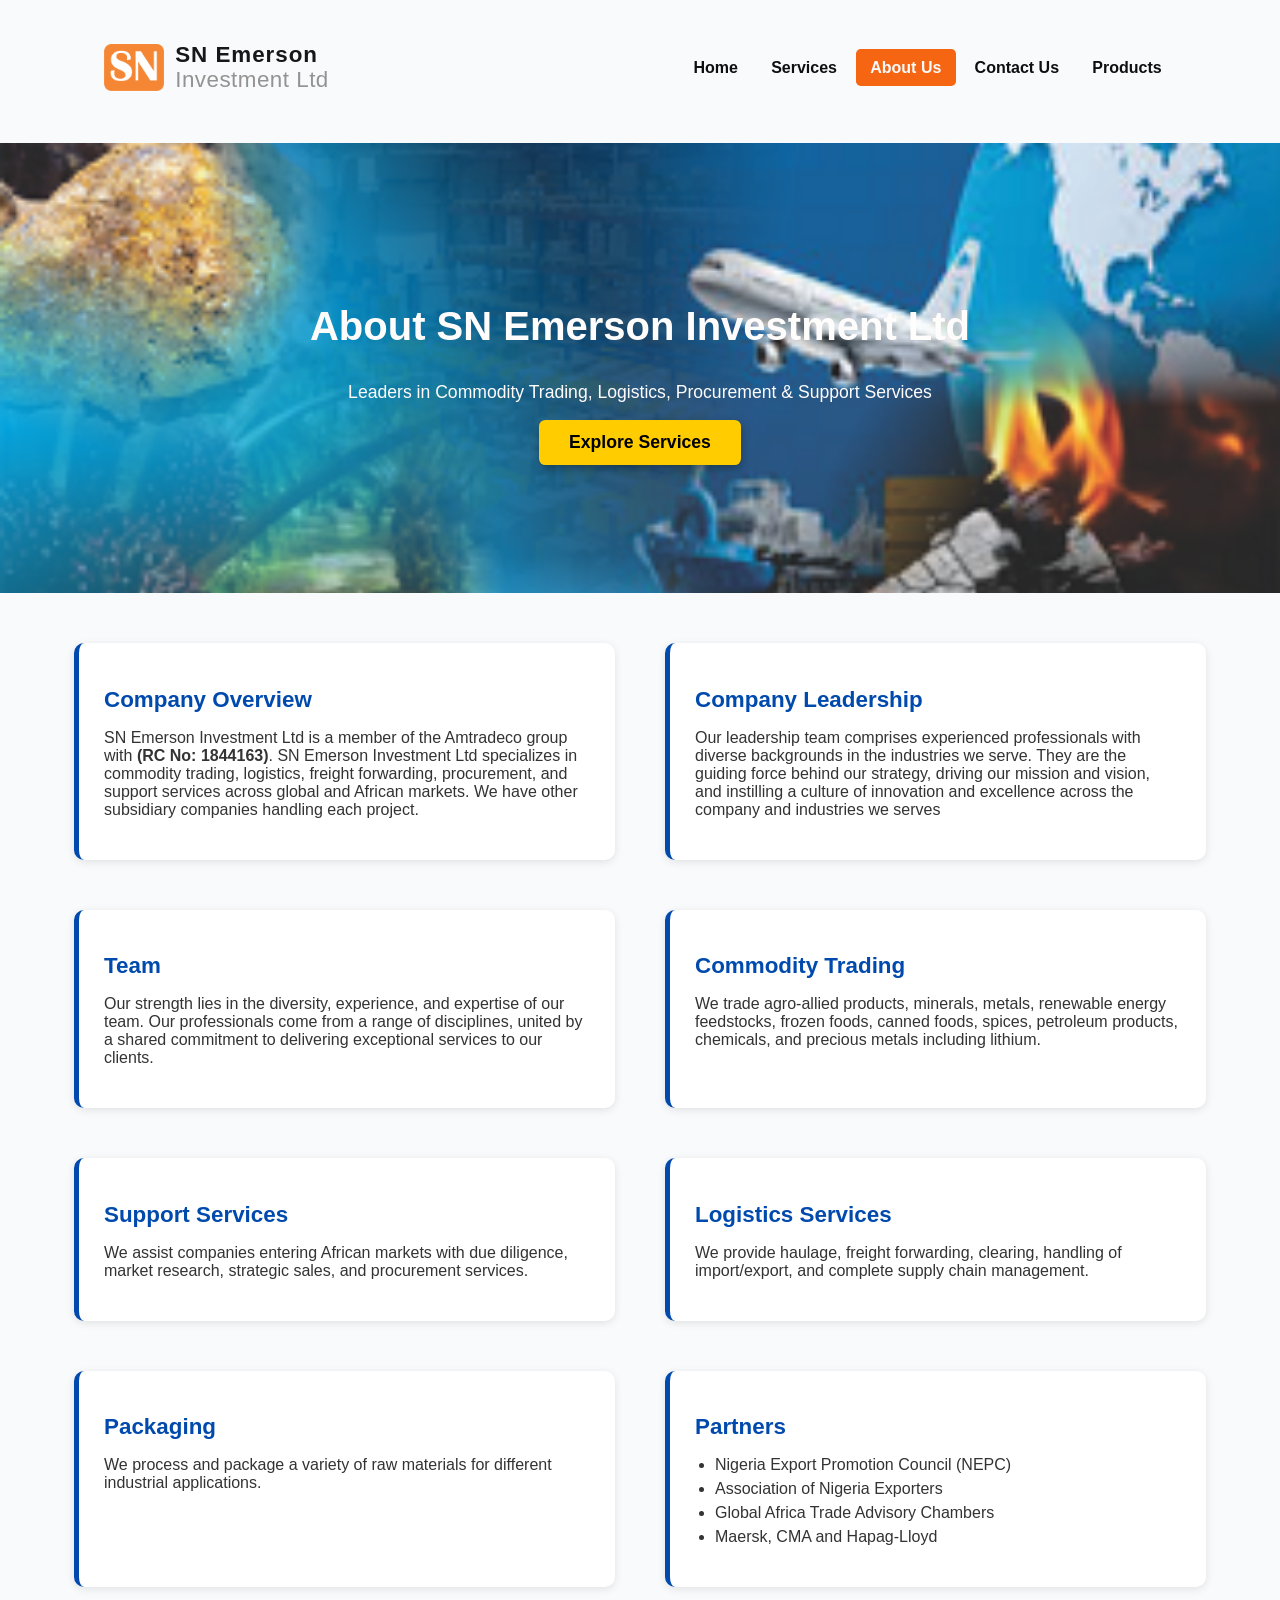
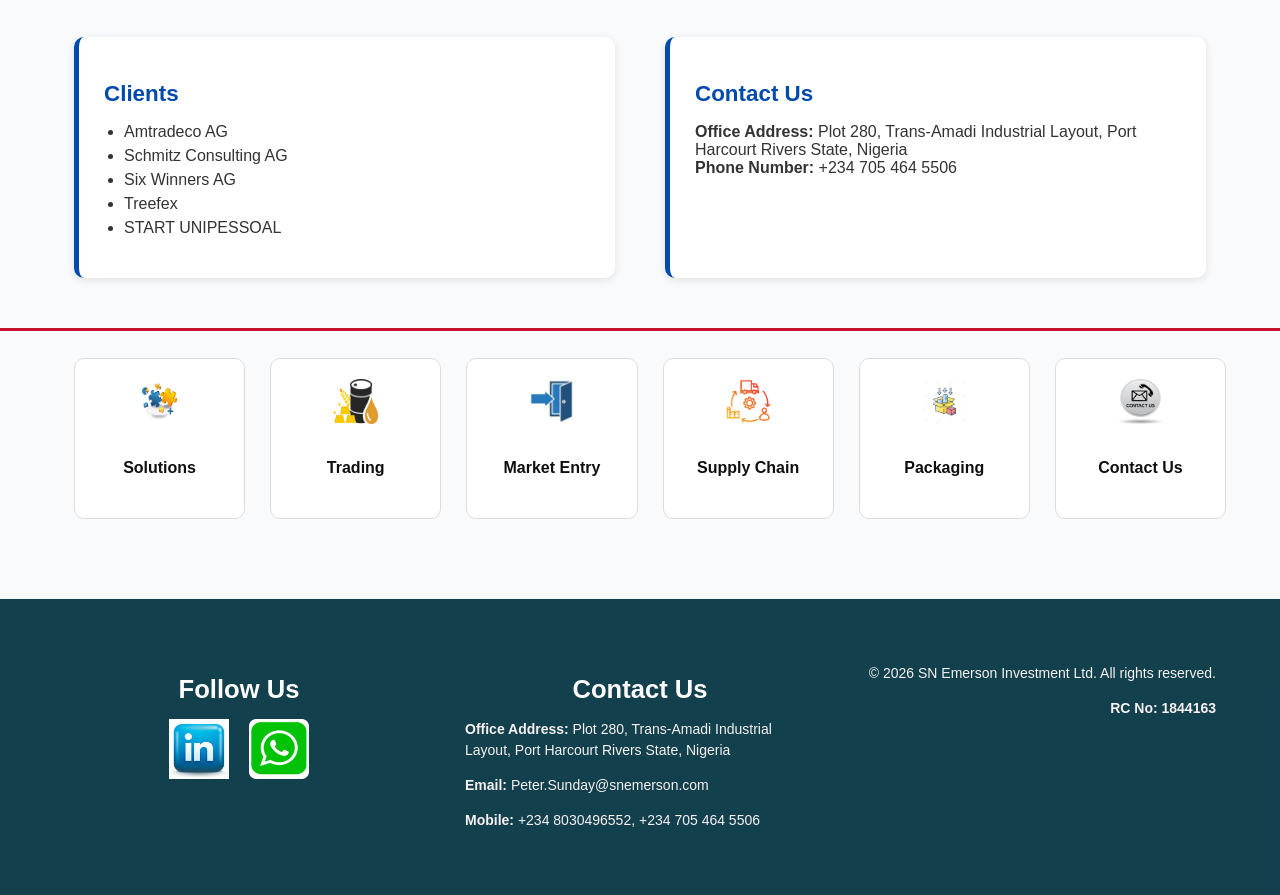
==== about.html @ c88cd24e "Initial frontend portfolio upload" ====
<!DOCTYPE html>
<html lang="en">
<head>
    <meta charset="UTF-8">
    <meta name="google" content="notranslate">
    <meta name="viewport" content="width=device-width, initial-scale=1.0">
    <title>About-SN Emerson Investment Ltd</title>
    <link rel="stylesheet" href="css/style.css">
    </head>
<body>
<div class="body-container">
    <div id="header-placeholder"></div>

    <main>
        <!-- ===== ABOUT PAGE BANNER ===== -->
<section class="banner-section-about">
    <div class="banner-content-about">
        <h1>About SN Emerson Investment Ltd</h1>
        <p>Leaders in Commodity Trading, Logistics, Procurement & Support Services</p>
        <a href="services.html" class="hero-btn">Explore Services</a>
    </div>
</section>

<!-- ===== ABOUT CONTENT WRAPPER ===== -->
<section class="about-wrapper">
    
    <!-- Company Overview -->
    <div class="about-box">
        <h2>Company Overview</h2>
       <p>
    SN Emerson Investment Ltd is a member of the Amtradeco group with 
    <strong>(RC No: 1844163)</strong>. SN Emerson Investment Ltd specializes in commodity trading, logistics, freight forwarding, procurement, and support services across global and African markets. We have other subsidiary companies handling each project.
</p>

    </div>

     <!-- Leadership -->
    <div class="about-box">
        <h2>Company Leadership</h2>
       <p>
    Our leadership team comprises experienced professionals with diverse backgrounds in the industries we serve. They are the guiding force behind our strategy, driving our mission and vision, and instilling a culture of innovation and excellence across the company and industries we serves
</p>

    </div>

    <!-- Team -->
    <div class="about-box">
        <h2>Team</h2>
        <p>
            Our strength lies in the diversity, experience, and expertise of our team. Our professionals come from a range of disciplines, united by a shared commitment to delivering exceptional services to our clients.
        </p>
    </div>

    <!-- Commodity Trading -->
    <div class="about-box">
        <h2>Commodity Trading</h2>
        <p>
            We trade agro-allied products, minerals, metals, renewable energy feedstocks,
            frozen foods, canned foods, spices, petroleum products, chemicals,
            and precious metals including lithium.
        </p>
    </div>

    <!-- Support Services -->
    <div class="about-box">
        <h2>Support Services</h2>
        <p>
            We assist companies entering African markets with due diligence, market research,
            strategic sales, and procurement services.
        </p>
    </div>

    <!-- Logistics Services -->
    <div class="about-box">
        <h2>Logistics Services</h2>
        <p>
            We provide haulage, freight forwarding, clearing, handling of import/export,
            and complete supply chain management.
        </p>
    </div>

    <!-- Packaging -->
    <div class="about-box">
        <h2>Packaging</h2>
        <p>
            We process and package a variety of raw materials for different industrial applications.
        </p>
    </div>

    <!-- Partners -->
    <div class="about-box">
        <h2>Partners</h2>
        <ul>
            <li>Nigeria Export Promotion Council (NEPC)</li>
            <li>Association of Nigeria Exporters</li>
            <li>Global Africa Trade Advisory Chambers</li>
             <li>Maersk, CMA and Hapag-Lloyd</li>
        </ul>
    </div>

    <!-- Clients -->
    <div class="about-box">
        <h2>Clients</h2>
        <ul>
            <li>Amtradeco AG</li>
            <li>Schmitz Consulting AG</li>
            <li>Six Winners AG</li>
            <li>Treefex</li>
            <li>START UNIPESSOAL</li>
        </ul>
    </div>

    <!-- Company Overview -->
    <div class="about-box">
        <h2>Contact Us</h2>
        <p>
           <strong>Office Address: </strong> Plot 280, Trans-Amadi Industrial Layout, Port Harcourt Rivers State, Nigeria <br> <strong>Phone Number:</strong> +234 705 464 5506 
        </p>
    </div>

</section>

    </main>

    <div id="quickLinksContainer"></div>


    <div id="footer-placeholder"></div>

    <script src="js/main.js"></script>
  </div>  
</body>
</html>
---- css/style.css ----
body {
    font-family: 'Inter', sans-serif;
    color: #334155;
    background-color: #f8fafc;
    scroll-behavior: smooth;
    margin: 0;
    padding: 0;
    width: 100%; /* full viewport width */
    overflow-x: hidden; /* CRITICAL: Prevents horizontal scrollbar if 100vw is used */
}

/* Container for content */
body.container {
    width: 100%;        /* takes full width of body */
    max-width: 1200px;  /* limits content on large screens */
    margin: 0 auto;     /* centers content */
    padding: 0 1rem;    /* optional spacing for small screens */
}

@media (max-width: 1024px) {
    .container { padding: 0 2%; }
}

@media (max-width: 768px) {
    .container { padding: 0 3%; }
}

@media (max-width: 480px) {
    .container { padding: 0 4%; }
}


/* Header styles */
#header-container {
    background-color: #f8fafc;
    color: #0f0f0f;
    display: flex;
    align-items: center;
    justify-content: space-between; /* logo left, nav right */
    width: 100%;
    max-width: 1200px; /* center the content */
    margin: 0 auto 0.5rem auto; 
    padding: 0 5%; 
    height: 15vh;
    box-sizing: border-box;
}

/* NEW GROUPING CONTAINER */
.logo-brand-group {
    display: flex; /* Ensures logo and h1 are side-by-side */
    align-items: center;
}

/* Company Name H1 */
.logo-brand-group h1 {
    color: chocolate;
    margin: 0 0 0 0.1rem;
    text-align: left;
    font-size: 1.4rem;
    line-height: 1.1;
}

.company-bold {
    font-weight: 800; 
    color: #181717;
    letter-spacing: 0.06rem;
}

.company-thin {
    font-weight: 300;
    color: #949391;
    letter-spacing: 0.03rem;
}

/* Logo image */
.logo-brand-group img {
    width: 60px; /* Use absolute sizing for better consistency */
    height: auto;
    margin-right: 0.6rem;
}

/* Main Navigation */
.main-nav {
    margin-left: auto; /* Push nav to the right on desktop */
}

.main-nav a {
    text-decoration: none;
    color: #0f0f0f;
    padding: 0.6rem 0.9rem;
    border-radius: 0.3rem;
    font-weight: bold;
    display: inline-block;
    white-space: nowrap; /* Prevents links from breaking onto new lines */
}

.main-nav a:hover, nav a.active {
    background-color: #f56512;
    color: #f8fafc;
}

/* --------------------------------------------- */
/* 📱 RESPONSIVE MEDIA QUERIES (Fixing Mobile Stack) */
/* --------------------------------------------- */

/* Tablets (1024px and below) */
@media (max-width: 1024px) {
    #header-container {
        /* This allows the logo/brand group and nav to wrap if space is tight */
        flex-wrap: wrap; 
        justify-content: center;
        height: auto; 
        padding: 1rem 4%;
    }
    
    .logo-brand-group {
        margin-right: 0; /* Clear right margin for center alignment */
        width: 100%; /* Ensure the group takes full width for stacking */
        justify-content: center; /* Center the entire logo/brand group */
    }

    .logo-brand-group h1 {
        font-size: 1.2rem;
        margin-bottom: 0; /* Clean up margins */
    }
    
    .logo-brand-group img {
        width: 50px; /* Slightly smaller logo */
        margin-right: 0.5rem;
    }
    
    .main-nav {
        margin-left: 0;
        text-align: center;
        width: 100%; /* Nav links take full width below the logo/brand group */
        margin-top: 0.5rem;
    }
}

/* Mobile (768px and below) */
@media (max-width: 768px) {
    .logo-brand-group h1 {
        font-size: 1rem;
    }
    .logo-brand-group img {
        width: 40px; 
    }
    .main-nav a {
        padding: 0.5rem 0.6rem;
        font-size: 0.9rem;
    }
}

/* Small mobile (480px and below) */
@media (max-width: 480px) {
    #header-container {
        flex-direction: column; /* Main stacking mechanism */
        padding: 1rem 3%;
    }
    
    /* Center the logo and text container */
    .logo-brand-group {
        width: 100%;
        justify-content: center;
        margin-bottom: 0.5rem;
    }

    .logo-brand-group img {
        width: 35px; /* Smallest logo size */
    }

    .main-nav a {
        padding: 0.4rem 0.5rem;
        font-size: 0.85rem;
    }
}

/* --------------------------------------------- */
/* ===== 3. BANNER SECTION (Full-Width & Centralized) ===== */
.banner-section-index {
    width: 100%; /* Full container width instead of 100vw */
    position: relative;
    height: 80vh; /* Full viewport height on desktop */
    background: url("../img/banners/4.jpg") center center / cover no-repeat;
    background-size: cover;
    background-position: center;
    background-repeat: no-repeat;
    display: flex;
    justify-content: center; /* Centers .hero-index-content horizontally */
    align-items: center;
    text-align: center;
    color: white;
    box-sizing: border-box;
}


/* Dark overlay */
.banner-section-index::before {
    content: "";
    position: absolute;
    top: 0;
    left: 0;
    width: 100%;
    height: 100%;
    background: rgba(14, 13, 13, 0.5);
    z-index: 1;
}

/* Content Container (Centralized and Constrained) */
.hero-index-content {
    position: relative;
    z-index: 2;
    max-width: 1200px; /* Constrains the total content block width */
    width: 90%; 
    margin: 0 auto; /* Centers the content block */
    padding: 0 5%; /* Adds internal spacing on sides */
}

/* Title (Styles Maintained) */
.hero-index-content h1 {
    font-family: "Playfair Display", serif;
    font-size: 3.2rem;
    font-weight: 700;
    letter-spacing: 0.06rem;
    line-height: 1.2;
    color: #ffffff;
    margin-bottom: 1.2rem;
    text-shadow: 0 0.2rem 0.6rem rgba(0, 0, 0, 0.4);
    animation: fadeInDown 1s ease-out;
}

/* Subtitle (Styles Maintained) */
.hero-index-content p {
    font-family: "Montserrat", sans-serif;
    font-size: 1.4rem;
    font-weight: 300;
    color: #f2f2f2;
    letter-spacing: 0.03rem;
    line-height: 1.6;
    margin-bottom: 1.6rem;
    text-shadow: 0 0.15rem 0.4rem rgba(0, 0, 0, 0.3);
    animation: fadeInUp 1.2s ease-out;
}

/* Button (Color RESTORED) */
.hero-btn {
    display: inline-block;
    padding: 0.75rem 1.9rem; /* 12px 30px */
    background: #ffcc00; /* RESTORED: Original Yellow/Gold color */
    color: #000;
    font-family: "Montserrat", sans-serif;
    font-size: 1.1rem;
    font-weight: 600;
    border-radius: 0.4rem;
    text-decoration: none;
    box-shadow: 0 0.25rem 0.6rem rgba(0,0,0,0.3);
    transition: 0.3s;
}

.hero-btn:hover {
    background: #ffe046;
    transform: scale(1.05);
}

/* Animations (Maintained) */
@keyframes fadeInDown {
    from { opacity: 0; transform: translateY(-20px); }
    to { opacity: 1; transform: translateY(0); }
}

@keyframes fadeInUp {
    from { opacity: 0; transform: translateY(-20px); }
    to { opacity: 1; transform: translateY(0); }
}
/* ========================================================= */
/* ===== RESPONSIVE MEDIA QUERIES FOR BANNER SECTION ====== */
/* ========================================================= */


/* -------------------------------------- */
/* 1. EXTRA SMALL PHONES (0–480px) */
/* -------------------------------------- */
@media (max-width: 480px) {

    .banner-section-index {
        height: 45vh; /* Reduce height → avoids overflow on tiny screens */
        background-position: center top; /* Fix background cropping */
        padding: 0 1rem;
    }

    .hero-index-content {
        width: 95%;
        padding: 0 3%;
    }

    .hero-index-content h1 {
        font-size: 1.9rem;
        line-height: 1.25;
        margin-bottom: 1rem;
    }

    .hero-index-content p {
        font-size: 1rem;
        line-height: 1.5;
        margin-bottom: 1.2rem;
    }

    .hero-btn {
        padding: 0.6rem 1.4rem;
        font-size: 0.95rem;
    }
}


/* -------------------------------------- */
/* 2. SMALL PHONES (481–767px) */
/* -------------------------------------- */
@media (min-width: 481px) and (max-width: 767px) {

    .banner-section-index {
        height: 55vh;
        background-position: center;
        padding: 0 1.5rem;
    }

    .hero-index-content h1 {
        font-size: 2.3rem;
    }

    .hero-index-content p {
        font-size: 1.15rem;
    }

    .hero-btn {
        padding: 0.7rem 1.6rem;
        font-size: 1rem;
    }
}


/* -------------------------------------- */
/* 3. TABLETS (768–1024px) */
/* -------------------------------------- */
@media (min-width: 768px) and (max-width: 1024px) {

    .banner-section-index {
        height: 75vh;
        padding: 0 2rem;
        background-position: center center;
    }

    .hero-index-content h1 {
        font-size: 2.8rem;
    }

    .hero-index-content p {
        font-size: 1.25rem;
    }

    .hero-btn {
        padding: 0.75rem 1.7rem;
        font-size: 1.05rem;
    }
}


/* -------------------------------------- */
/* 4. DESKTOPS (1025px and above) */
/* -------------------------------------- */
@media (min-width: 1025px) {

    .banner-section-index {
        height: 80vh; /* Full-screen banner */
    }

    .hero-index-content h1 {
        font-size: 3.2rem; /* Original */
    }

    .hero-index-content p {
        font-size: 1.4rem; /* Original */
    }

    .hero-btn {
        font-size: 1.1rem; /* Original */
    }
}

/* About Snippet - Optimized for Responsiveness and Centralization */
.about-snippet {
    /* Use max-width and margin: auto for centralization */
    width: 90%; 
    max-width: 1200px; /* Constrain width on large screens */
    margin: 40px auto; 
    padding: 40px 20px;
    text-align: center;
    background: #f2f2f2;
    border-radius: 10px;
    box-sizing: border-box; /* Ensures padding is calculated inward */
}

.about-snippet h2 {
    font-size: 2rem;
    margin-bottom: 20px;
    color: #fa6705;
}

.about-snippet p {
    font-size: 1.1rem;
    margin-bottom: 25px;
}

.about-snippet .hero-btn {
    /* RESTORED: Uses the global yellow/gold hero-btn style */
    background: #ffcc00; 
    color: #000;
}

/* --------------------------------------------- */
/* 📱 MEDIA QUERIES for .about-snippet */
/* --------------------------------------------- */

/* Tablet (Max 768px) */
@media (max-width: 768px) {
    .about-snippet {
        padding: 30px 15px; /* Reduce internal padding */
    }
    .about-snippet h2 {
        font-size: 1.8rem; /* Scale down title */
    }
    .about-snippet p {
        font-size: 1rem; /* Scale down paragraph text */
    }
}

/* Mobile (Max 480px) */
@media (max-width: 480px) {
    .about-snippet {
        margin: 30px auto; /* Slightly reduce vertical margin */
        padding: 25px 10px;
    }
    .about-snippet h2 {
        font-size: 1.5rem; /* Further scale down title */
    }
    .about-snippet p {
        font-size: 0.9rem; /* Further scale down paragraph text */
    }
    /* Hero button scaling is handled by the global media queries for .hero-btn */
}


/* SERVICES SECTION CONTAINER - Optimized */
.services-preview {
    width: 100%;
    background: #000; /* Maintained: Black background */
    text-align: center;
    color: #fff;
    padding-top: 2%;
    padding-bottom: 40px; /* Added standardized bottom padding */
    height: auto; /* FIX: Replaced fixed height for responsiveness */
    box-sizing: border-box;
}

/* Section Title (Maintained) */
.services-title {
    font-size: 2rem;
    margin-bottom: 40px;
    font-weight: 700;
    color: #fff;
}

/* Services Grid - Optimized for Centralization */
.services-grid {
    display: grid;
    grid-template-columns: repeat(3, 1fr); /* Default: 3 columns */
    gap: 25px;
    max-width: 1200px; /* FIX: Center the grid content */
    width: 90%; /* Responsive width */
    margin: 0 auto; /* FIX: Center the grid horizontally */
    box-sizing: border-box;
    background-color: #000;
}

/* Individual Service Box (Maintained) */
.service-box {
    background: #fff;
    border-radius: 10px;
    padding: 2%;
    border: 2px solid transparent;
    box-shadow: 0 4px 14px rgba(0,0,0,0.1);
    transition: 
        transform 0.3s ease,
        box-shadow 0.3s ease,
        border-color 0.3s ease,
        background-color 0.3s ease;
    text-align: center;
    cursor: pointer;
    width: auto; /* FIX: Use auto width for grid child */
    height: 45vh;
}

/* Service Box Content (Maintained) */
.service-box img {
    width: 60px;
    height: 60px;
    margin-bottom: 20px;
}

.service-box h3 {
    font-size: 1.2rem;
    font-weight: 700;
    margin-bottom: 10px;
    color: #111;
}

.service-box p {
    color: #444;
    font-size: 0.95rem;
    margin-bottom: 15px;
}

/* Hover Effect (Maintained) */
.service-box:hover {
    transform: translateY(-8px);
    box-shadow: 0 10px 25px rgba(0,0,0,0.25);
    border-color: #c8102e; /* Maintained: Red border */
    background-color: #706e6d; /* Maintained: Grey background */
    color: #fff;
}

/* Change h3 and p text color when hovering (Maintained) */
.service-box:hover h3,
.service-box:hover p {
    color: #fff;
}

/* Learn More Link (Maintained) */
.learn-more {
    display: inline-block;
    margin-top: 10px;
    color: #c8102e; /* Maintained: Red color */
    font-weight: 600;
    text-decoration: none;
    transition: color 0.3s;
}

.learn-more:hover {
    color: #fff;
    text-decoration: underline;
}

/* Contact Box (Maintained) */
.contact-box img {
    width: 70px;
    height: 70px;
}

.contact-box h3 {
    font-weight: 800;
}

/* --------------------------------------------- */
/* 📱 MEDIA QUERIES for Services Grid */
/* --------------------------------------------- */

/* Tablet Layout (Max 1024px) */
@media (max-width: 1024px) {
    .services-grid {
        grid-template-columns: repeat(2, 1fr); /* Change to 2 columns */
        width: 95%; /* Use more width on tablets */
    }
    .service-box {
        height: 40vh; /* Adjust height slightly */
    }
    .services-title {
        font-size: 1.8rem;
    }
}

/* Mobile Layout (Max 768px) */
@media (max-width: 768px) {
    .services-preview {
        padding-top: 30px;
        padding-bottom: 30px;
    }
    .services-grid {
        grid-template-columns: 1fr; /* Change to 1 column */
        width: 90%;
        gap: 20px;
    }
    .service-box {
        height: 20vh; /* Allow height to adjust naturally */
        min-height: 250px;
    }
    .services-title {
        font-size: 1.6rem;
        margin-bottom: 30px;
    }
}

/* CTA Section - Optimized for Responsiveness and Centralization */
.cta-section {
    /* Centralization: Constrain width and center */
    width: 90%; 
    max-width: 1200px; 
    margin: 50px auto; 
    padding: 50px 20px;
    text-align: center;
    background: #0f1b40; /* Maintained: Dark blue background */
    color: #fff; /* Maintained: White text */
    border-radius: 10px;
    box-sizing: border-box;
}

.cta-section h2 {
    font-size: 2rem;
    margin-bottom: 15px;
}

.cta-section p {
    font-size: 1.1rem;
    margin-bottom: 25px;
}

.cta-section .hero-btn {
    /* Color FIX: Uses the global yellow/gold hero-btn style */
    background: #ffcc00; 
    color: #000;
}

/* --------------------------------------------- */
/* 📱 MEDIA QUERIES for .cta-section */
/* --------------------------------------------- */

/* Tablet (Max 768px) */
@media (max-width: 768px) {
    .cta-section {
        padding: 40px 15px; /* Reduce internal padding */
    }
    .cta-section h2 {
        font-size: 1.7rem; /* Scale down title */
    }
    .cta-section p {
        font-size: 1rem; /* Scale down paragraph text */
    }
}

/* Mobile (Max 480px) */
@media (max-width: 480px) {
    .cta-section {
        margin: 30px auto; /* Slightly reduce vertical margin */
        padding: 30px 10px;
    }
    .cta-section h2 {
        font-size: 1.4rem; /* Further scale down title */
    }
    .cta-section p {
        font-size: 0.9rem; /* Further scale down paragraph text */
    }
}

/* Testimonials Section - Optimized for Responsiveness and Centralization */
.testimonials-section {
    /* Centralization: Constrain width and center */
    width: 90%; 
    max-width: 1200px; 
    margin: 50px auto; 
    padding: 40px 0; /* Adjusted padding to use horizontal spacing from width/margin */
    text-align: center;
    box-sizing: border-box;
}

.testimonials-section h2 {
    font-size: 2rem;
    margin-bottom: 30px;
}

.testimonials-container {
    /* Excellent responsiveness already built-in with auto-fit/minmax! */
    display: grid;
    grid-template-columns: repeat(auto-fit, minmax(250px, 1fr));
    gap: 25px;
}

/* Testimonial Box Styles (Maintained) */
.testimonial-box {
    background: #f8fafc;
    padding: 20px;
    border-radius: 10px;
    border: 1px solid #ddd;
}

.testimonial-box p {
    font-style: italic;
    margin-bottom: 10px;
}

.testimonial-box span {
    font-weight: bold;
    color: #0f0f0f;
}

/* --------------------------------------------- */
/* 📱 MEDIA QUERIES for .testimonials-section */
/* --------------------------------------------- */

/* Tablet (Max 768px) */
@media (max-width: 768px) {
    .testimonials-section {
        margin: 40px auto; /* Slightly less vertical margin */
        padding: 30px 0;
    }
    .testimonials-section h2 {
        font-size: 1.8rem; /* Scale down title */
        margin-bottom: 25px;
    }
    .testimonial-box {
        padding: 15px; /* Slightly reduce internal padding */
    }
    .testimonial-box p {
        font-size: 0.95rem; /* Scale down text slightly */
    }
}

/* Mobile (Max 480px) */
@media (max-width: 480px) {
    /* The testimonial-container grid will automatically drop to 1 column 
       when the viewport is too narrow for two 250px boxes (minmax is doing the work!) */
    .testimonials-section {
        margin: 30px auto;
        padding: 20px 0;
    }
    .testimonials-section h2 {
        font-size: 1.5rem; /* Further scale down title */
    }
}

/* QUICK LINKS SECTION - Optimized for Centralization and Full-Bleed Border */
#quick-links-section {
    /* Centralization: Constrain and center the visible content area */
    max-width: 1200px;
    width: 90%; 
    margin: 40px auto; 
    
    background: #f8fafc; /* Maintained: Light background */
    padding: 30px 0; /* Vertical padding only, horizontal padding handled by container */
    position: relative;
    box-sizing: border-box;
}

/* Full-width top border (FIXED for 100% viewport width) */
#quick-links-section::before {
    content: "";
    position: absolute;
    top: 0;
    
    /* FIX: Use this robust technique to achieve full-bleed effect on a centered container */
    left: 50%;
    transform: translateX(-50%);
    width: 100vw;
    
    height: 3px;
    background-color: #c8102e; /* Maintained: Red border color */
    z-index: 1; /* Ensure border is on top if needed */
}

.quick-links-container {
    /* FIX: Set to 100% to fit perfectly within the centralized #quick-links-section */
    width: 100%; 
    margin: 0 auto;
    
    display: grid;
    /* Grid maintained: excellent for responsiveness */
    grid-template-columns: repeat(auto-fit, minmax(150px, 1fr)); 
    gap: 25px;
    padding: 0 10px; /* Small inner padding to keep content off the edges */
}

/* Quick Link Box Styles (Maintained) */
.quick-link {
    background: #ffffff;
    padding: 20px;
    border-radius: 10px;
    text-align: center;
    border: 1px solid #ddd;
    transition: 0.3s;
    text-decoration: none;
}

.quick-link img {
    width: 45px;
    height: 45px;
    margin-bottom: 10px;
}

.quick-link h4 {
    font-size: 1rem;
    font-weight: 700;
    color: #0f0f0f;
}

/* Hover Effects (Maintained) */
.quick-link:hover {
    background: #0f1b40; /* Maintained: Dark blue hover */
    transform: translateY(-7px);
    border-color: #c8102e; /* Maintained: Red border on hover */
}

.quick-link:hover h4 {
    color: #fff;
}

.quick-link:hover img {
    filter: brightness(90%) invert(1);
}


/* --------------------------------------------- */
/* 📱 RESPONSIVE MEDIA QUERIES */
/* --------------------------------------------- */

/* Tablet (Max 768px) */
@media (max-width: 768px) {
    #quick-links-section {
        width: 95%; /* Use slightly more width on tablets */
        padding: 20px 0;
    }
    .quick-link {
        padding: 15px;
    }
}

/* Mobile (Max 480px) */
@media (max-width: 480px) {
    /* The grid handles the stacking automatically thanks to minmax(150px, 1fr) */
    .quick-link {
        padding: 10px;
    }
    .quick-link h4 {
        font-size: 0.9rem; /* Scale down text */
    }
}

/* Services Page Banner - Optimized for Full Width Coverage */
.services-page-banner {
    width: 100vw; /* FORCED FULL SCREEN WIDTH */
    height: 50vh;
    /* Centralization for full-width elements */
    position: relative;
    left: 50%; 
    transform: translateX(-50%); 
    background: url("../img/banners/banner new8.png") center/cover no-repeat;
    background-size: cover;
    background-position: center;
    background-repeat: no-repeat;
    display: flex;
    align-items: center;
    justify-content: center;
    text-align: center;
    color: white;
    
    /* Removed redundant padding: 10% here; centralization is handled by content below */
    padding: 0;
    box-sizing: border-box;
}

.services-page-banner::before {
    content: "";
    position: absolute;
    top: 0;
    left: 0;
    width: 100%;
    height: 100%;
    background: rgba(0,0,0,0.5);
    z-index: 1;
}

.services-page-banner-content {
    /* Centralization of content inside the full-width banner */
    position: relative;
    z-index: 2;
    max-width: 1200px; /* Constrains content on large screens */
    width: 90%; /* Ensures responsiveness */
    padding: 0 10px; /* Small inner padding for tight edges */
    margin: 0 auto; /* Centers the content wrapper */
}

.services-page-banner-content h1 {
    font-size: 3rem;
    margin-bottom: 10px;
}

.services-page-banner-content p {
    font-size: 1.2rem;
}

/* --------------------------------------------- */
/* 📱 RESPONSIVE MEDIA QUERIES */
/* --------------------------------------------- */

/* Tablet (Max 768px) */
@media (max-width: 768px) {
    .services-page-banner {
        height: 35vh; /* Slightly reduce height */
    }
    .services-page-banner-content h1 {
        font-size: 2.2rem; /* Scale down title */
    }
    .services-page-banner-content p {
        font-size: 1rem; /* Scale down subtitle */
    }
}

/* Mobile (Max 480px) */
@media (max-width: 480px) {
    .services-page-banner {
        height: 30vh; /* Further reduce height for mobile view */
    }
    .services-page-banner-content h1 {
        font-size: 1.6rem; /* Significantly scale down title */
    }
    .services-page-banner-content p {
        font-size: 0.9rem; /* Significantly scale down subtitle */
    }
}


/* Services Page Boxes Section - Optimized for Centralization */
.services-boxes-section {
    /* Centralization: Constrain width and center */
    width: 90%; 
    max-width: 1200px; /* Constrain section width on large screens */
    margin: 50px auto; /* Center the whole section block */
    text-align: center;
    padding: 0; /* REMOVED: conflicting padding-left: 10% */
    box-sizing: border-box;
}

.services-boxes-title {
    font-size: 2rem;
    margin-bottom: 30px;
}

.services-boxes-grid {
    display: grid;
    grid-template-columns: repeat(2, 1fr); /* Default: 2 columns */
    gap: 25px;
    max-width: 100%; /* Ensures it fits perfectly within the parent section (1200px) */
    width: 100%; /* Ensures it uses all available space */
    margin: 0 auto; /* Ensures the grid itself is centered */
}


/* Service Box Styles (Maintained) */
.services-box {
    background: #fff;
    border: 2px solid #0f0f0f; /* Maintained: Dark border */
    padding: 25px 15px;
    border-radius: 10px;
    text-align: center;
    transition: all 0.3s ease;
    display: flex;
    flex-direction: column;
    align-items: center;
}

.services-box img {
    max-width: 80px;
    margin-bottom: 15px;
}

.services-box h3 {
    font-size: 1.5rem;
    margin-bottom: 10px;
    color: #0f0f0f;
}

.services-box p {
    font-size: 1rem;
    margin-bottom: 15px;
    color: #333;
}

.services-learn-more {
    text-decoration: none;
    font-weight: bold;
    color: #c8102e; /* Maintained: Red link color */
    transition: 0.3s ease;
}

.services-learn-more:hover {
    color: #0f1b40;
}

/* Hover Effects (Maintained) */
.services-box:hover {
    transform: translateY(-8px);
    box-shadow: 0 10px 25px rgba(0,0,0,0.25);
    border-color: #c8102e; /* Maintained: Red border on hover */
    background-color: #f2f2f2;
}

.services-box:hover h3,
.services-box:hover p {
    color: #0f1b40;
}

/* --------------------------------------------- */
/* 📱 RESPONSIVE MEDIA QUERIES */
/* --------------------------------------------- */

/* Tablet (Max 768px) */
@media (max-width: 768px) {
    .services-boxes-section {
        margin: 40px auto;
        width: 95%; /* Use a bit more width on tablets */
    }
    .services-boxes-title {
        font-size: 1.8rem;
    }
    .services-box h3 {
        font-size: 1.3rem;
    }
    .services-box p {
        font-size: 0.95rem;
    }
}

/* Mobile (Max 580px) */
@media (max-width: 580px) {
    .services-boxes-grid {
        grid-template-columns: 1fr; /* Change to 1 column */
        gap: 20px;
    }
    .services-boxes-title {
        font-size: 1.5rem;
    }
    .services-box {
        padding: 20px 10px;
    }
}

/* Partners & Clients Section - Optimized for Centralization */
.partners-clients-section {
    /* FIX: Set max-width and use margin: auto to center the entire section.
       The 107% width was causing horizontal scroll issues. */
    max-width: 1200px; 
    width: 90%; 
    margin: 50px auto;
    padding: 0 10px; /* Small horizontal padding for edges */
    text-align: center;
    box-sizing: border-box;
}

.partners-clients-title {
    font-size: 2rem;
    margin-bottom: 30px;
}

/* Container holding both groups (Maintained structure) */
.partners-clients-container {
    display: flex;
    flex-wrap: wrap;
    justify-content: center;
    gap: 40px;
}

/* Partners & Clients main groups (Design Maintained & Responsive) */
.partners-group,
.clients-group {
    background: #f16f33; /* Maintained: Orange background */
    
    padding: 20px;
    border-radius: 12px;
    
    /* DESKTOP FIX: Use flex and max-width to simulate your 500px look on desktop,
       but allow it to stack easily on mobile. */
    width: 100%; /* Default to full width, overridden by flex below */
    flex: 0 0 500px; /* Forces width close to 500px on large screens */
    max-width: 500px; /* Ensures they never grow beyond 500px */
    
    text-align: center;
    color: #fffcfc; /* Maintained: Off-white text */
}

/* Group title (Maintained) */
.partners-group h3,
.clients-group h3 {
    font-size: 1.5rem;
    margin-bottom: 20px;
}

/* Inner grids for individual boxes (Maintained - already responsive due to auto-fit) */
.partners-grid,
.clients-grid {
    display: grid;
    grid-template-columns: repeat(auto-fit, minmax(140px, 1fr));
    gap: 15px;
}

/* Individual partner/client boxes (Design Maintained) */
.partner-box,
.client-box {
    background: #fff;
    color: #000;
    padding: 10px 5px;
    border-radius: 8px;
    font-weight: bold;
    text-align: center;
    transition: all 0.3s ease;
    cursor: pointer;
}

/* Hover effect (Design Maintained) */
.partner-box:hover,
.client-box:hover {
    transform: translateY(-4px);
    box-shadow: 0 6px 15px rgba(0,0,0,0.2);
    border-color: #c8102e;
    background-color: #f2f2f2;
    color: #0f1b40;
}

/* --------------------------------------------- */
/* 📱 RESPONSIVE MEDIA QUERIES (Tablet & Mobile) */
/* --------------------------------------------- */

/* Tablet/Mobile Layout (Max 1024px) */
@media (max-width: 1024px) {
    /* When the screen is too small for two 500px boxes plus gap, they will stack.
       We now ensure they use the full available width when stacked. */
    .partners-group,
    .clients-group {
        flex: 1 1 100%; /* Allows groups to fill 100% of the container width */
        max-width: 95%; /* Ensures a small margin on the sides */
    }
}

/* Small Mobile Adjustments (Max 480px) */
@media (max-width: 480px) {
    .partners-clients-title {
        font-size: 1.6rem;
    }
    .partners-group h3,
    .clients-group h3 {
        font-size: 1.3rem;
    }
    .partners-group,
    .clients-group {
        padding: 15px; /* Reduce internal padding slightly */
    }
}

/* BASE STYLES: DESKTOP & LARGE SCREENS */
.services-cta-section {
    width: 100%;
    background: #0f1b40;
    color: #fff;
    text-align: center;
    border-radius: 10px;
    padding: 40px 0;
    height: auto;
    margin: 50px auto;
    max-width: 1200px; /* Desktop: Constrains width and centers block */
}

/* ... other content styles maintained ... */

/* --------------------------------------------- */
/* 📱 RESPONSIVE MEDIA QUERIES */
/* --------------------------------------------- */

/* Tablet (Max 768px) */
@media (max-width: 768px) {
    .services-cta-section {
        padding: 30px 0;
        margin: 40px auto;
    }
    /* ... font scaling for tablet ... */
}

/* Mobile (Max 480px) */
@media (max-width: 480px) {
    .services-cta-section {
        margin: 30px auto;
    }
    /* ... font scaling for mobile ... */
}

/* ===== ABOUT PAGE BANNER - Optimized for Full Width Coverage ===== */
.banner-section-about {
    /* FIX: Use 100vw and transform trick for guaranteed edge-to-edge width */
    width: 100vw; 
    position: relative;
    left: 50%; 
    transform: translateX(-50%); 
    height: 50vh; /* Maintained height */
    background: url("../img/banners/banner new.png") center/cover no-repeat;
    background-size: cover;
    background-position: center;
    background-repeat: no-repeat;
    display: flex;
    justify-content: center; /* Centers content horizontally */
    align-items: center; /* Centers content vertically */
    text-align: center;
    color: rgb(255, 252, 252); /* Maintained: Red text color */
}

/* Optional Content Wrapper (Recommended for proper text constraint) */
.banner-content-wrapper {
    max-width: 1200px;
    width: 90%;
    padding: 0 15px; 
    margin: 0 auto;
    position: relative; /* Ensure content is above any potential overlay */
    z-index: 2;
}

.banner-content-about h1 {
    font-size: 2.5rem; /* Base (Desktop) size */
    font-weight: bold;
}

.banner-content-about p {
    font-size: 1.1rem; /* Base (Desktop) size */
    margin-top: 10px;
}

/* --------------------------------------------- */
/* 📱 RESPONSIVE MEDIA QUERIES */
/* --------------------------------------------- */

/* Tablet (Max 768px) */
@media (max-width: 768px) {
    .banner-section-about {
        height: 35vh; 
    }
    .banner-content-about h1 {
        font-size: 2rem; 
    }
    .banner-content-about p {
        font-size: 1rem; 
    }
}

/* Mobile (Max 480px) */
@media (max-width: 480px) {
    .banner-section-about {
        height: 30vh; 
    }
    .banner-content-about h1 {
        font-size: 1.5rem; 
    }
    .banner-content-about p {
        font-size: 0.9rem; 
    }
}

/* ===== ABOUT PAGE GRID LAYOUT - Optimized for Centralization ===== */
.about-wrapper {
    /* FIX: Constrain width and center the container */
    max-width: 1200px;
    width: 90%; 
    margin: 50px auto; /* Center the whole section block */
    
    display: grid;
    /* DESKTOP: Default to 2 columns */
    grid-template-columns: repeat(2, 1fr); 
    gap: 50px;
    justify-content: center;
    /* FIX: Removed padding-left: 5%; horizontal padding handled by width: 90% */
    padding: 0 10px; /* Small inner padding for edges */
    box-sizing: border-box;
}

/* ===== ABOUT BOXES (Design Maintained) ===== */
.about-box {
    background: #ffffff;
    padding: 25px;
    border-radius: 10px;
    box-shadow: 0 2px 8px rgba(0,0,0,0.1);
    border-left: 5px solid #004aad; /* Maintained: Blue highlight line */
    transition: 0.3s ease;
}

.about-box:hover {
    transform: translateY(-5px);
    box-shadow: 0 4px 14px rgba(0,0,0,0.15);
}

.about-box h2 {
    font-size: 1.4rem;
    color: #004aad; /* Maintained: Blue color */
    margin-bottom: 10px;
    /* Removed unnecessary justify-content: center; */
}

.about-box p, 
.about-box ul {
    font-size: 1rem; /* Base (Desktop) size */
    color: #333;
    /* Removed unnecessary justify-content: center; */
}

.about-box ul {
    padding-left: 20px;
}

.about-box ul li {
    margin-bottom: 6px;
}

/* --------------------------------------------- */
/* 📱 RESPONSIVE MEDIA QUERIES */
/* --------------------------------------------- */

/* Tablet Layout (Max 900px) */
@media (max-width: 900px) {
    .about-wrapper {
        gap: 30px; /* Reduce gap */
    }
    .about-box h2 {
        font-size: 1.3rem; /* Scale down title */
    }
    .about-box p,
    .about-box ul {
        font-size: 0.95rem; /* Scale down text */
    }
}

/* Mobile Layout (Max 680px) */
@media (max-width: 680px) {
    .about-wrapper {
        /* Mobile: Collapse to a single column */
        grid-template-columns: 1fr; 
        width: 95%; /* Use more screen width */
        margin: 30px auto;
        gap: 25px; /* Reduce gap when stacked */
    }
    .about-box {
        padding: 20px;
    }
    .about-box h2 {
        font-size: 1.2rem;
    }
}

/* --- CONTACT SECTION BANNER - Optimized for Full Width Coverage --- */
.banner-section-contact {
    /* FIX: Use 100vw and transform trick for guaranteed edge-to-edge width */
    width: 100vw; 
    position: relative;
    left: 50%; 
    transform: translateX(-50%); 
    
    height: 80vh; /* Maintained height */
    background: url("../img/banners/banner new9.png") center/cover no-repeat;
    display: flex;
    justify-content: center; /* Centers content horizontally */
    align-items: center; /* Centers content vertically */
    text-align: center;
    color: rgb(250, 245, 243); /* Maintained: White/Off-white text color */
}

/* Optional: Add a dark overlay for better text contrast if needed */
.banner-section-contact::before {
    content: "";
    position: absolute;
    top: 0;
    left: 0;
    width: 100%;
    height: 100%;
    background: rgba(0,0,0,0.3); /* Slight dark overlay */
    z-index: 1;
}

/* Content wrapper ensures text is centered and readable */
.banner-content-contact {
    position: relative; 
    z-index: 2; /* Ensures content is above the overlay */
    max-width: 1200px;
    width: 90%;
    padding: 0 15px; 
    margin: 0 auto;
}

.banner-content-contact h1 {
    font-size: 2.5rem; /* Base (Desktop) size */
    font-weight: bold;
}

.banner-content-contact p {
    font-size: 1.1rem; /* Base (Desktop) size */
    margin-top: 10px;
}

/* --------------------------------------------- */
/* 📱 RESPONSIVE MEDIA QUERIES */
/* --------------------------------------------- */

/* Tablet (Max 768px) */
@media (max-width: 768px) {
    .banner-section-contact {
        height: 35vh; /* Reduced height for tablets */
    }
    .banner-content-contact h1 {
        font-size: 2rem; /* Scale down title */
    }
    .banner-content-contact p {
        font-size: 1rem; /* Scale down paragraph */
    }
}

/* Mobile (Max 480px) */
@media (max-width: 480px) {
    .banner-section-contact {
        height: 30vh; /* Further reduced height for mobile */
    }
    .banner-content-contact h1 {
        font-size: 1.5rem; /* Significant scale down for readability */
    }
    .banner-content-contact p {
        font-size: 0.9rem; /* Further scale down paragraph */
    }
}

/* --- CONTACT SECTION --- */
.contact-section {
    background-color: #0f172a; /* Maintained: Dark blue background */
    color: white; /* Maintained: White text */
    padding: 50px 0; /* Add vertical padding */
}

/* New: Wrapper to constrain and center all content */
.contact-wrapper {
    max-width: 1200px; 
    width: 90%; 
    margin: 0 auto; /* Centers the content block */
    padding: 0 10px; /* Small inner padding */
    box-sizing: border-box;
}

/* Fix: Centralize the title and text using the wrapper instead of fixed percentage padding */
.contact-section h2 {
    font-size: 36px; /* Base (Desktop) size */
    margin-bottom: 20px;
    padding-left: 100px; /* REMOVED: conflicting fixed padding */
    text-align: center; /* Center the main section title */
}

.contact-info p {
    padding-left: 40px; /* REMOVED: conflicting fixed padding */
    margin-bottom: 30px; /* Add margin below info text */
    text-align: center; /* Center contact info text */

}

.contact-container {
    /* DESKTOP: Grid template maintained (1fr 1fr) */
    display: grid;
    grid-template-columns: 1fr 1fr;
    gap: 50px;
    align-items: flex-start; /* Ensures columns start at the top */
}

.contact-info h2 {
    font-size: 36px;
    margin-bottom: 20px;
    text-align: left; /* Keep info heading left-aligned inside its column */
}

/* Contact Form (Design Maintained) */
.contact-form {
    background: white;
    padding: 40px;
    border-radius: 10px;
    color: #333;
}

.form-group {
    margin-bottom: 20px;
}

.form-group label {
    display: block;
    margin-bottom: 8px;
    font-weight: 600;
}

.form-group input,
.form-group select,
.form-group textarea,
#name,
#email,
#service,
#message {
    width: 100%;
    padding: 12px;
    border: 1px solid #ccc;
    border-radius: 5px;
    font-family: inherit;
}

.submit-btn {
    width: 100%;
    background-color: #ea580c; /* Maintained: Orange color */
    color: white;
    padding: 15px;
    border: none;
    border-radius: 5px;
    font-size: 16px;
    font-weight: bold;
    cursor: pointer;
    transition: background-color 0.3s;
}

.submit-btn:hover {
    background-color: #c2410c;
}

/* --------------------------------------------- */
/* 📱 RESPONSIVE MEDIA QUERIES */
/* --------------------------------------------- */

/* Tablet Layout (Max 800px) */
@media (max-width: 800px) {
    .contact-section {
        padding: 40px 0;
    }
    .contact-container {
        /* Tablet: Collapse to a single column */
        grid-template-columns: 1fr; 
        gap: 30px;
    }
    .contact-info h2 {
        font-size: 30px; /* Scale down title */
    }
    .contact-form {
        padding: 30px;
    }
}

/* Mobile Layout (Max 480px) */
@media (max-width: 480px) {
    .contact-wrapper {
        width: 95%; /* Use more screen width */
    }
    .contact-info h2 {
        font-size: 24px;
        text-align: center; /* Center heading on small mobile */
    }
    .contact-form {
        padding: 20px;
    }
    .submit-btn {
        padding: 12px;
        font-size: 14px;
    }
}

/* ===== PRODUCTS PAGE BANNER - Optimized for Full Width Coverage ===== */
.banner-section-products {
    /* FIX: Use 100vw and transform trick for guaranteed edge-to-edge width */
    width: 100vw; 
    position: relative;
    left: 50%; 
    transform: translateX(-50%); 
    
    height: 50vh; /* Maintained height */
    background: url("../img/banners/banner new4.png") center/cover no-repeat;
    background-size: cover;
    background-position: center;
    background-repeat: no-repeat;
    display: flex;
    justify-content: center;
    align-items: center;
    text-align: center;
    color: rgb(245, 238, 238); /* Maintained: Dark text color */
    box-sizing: border-box;
   }




/* Optional: Add a dark overlay if the dark text color needs more contrast against the image */
/*
.banner-section-products::before {
    content: "";
    position: absolute;
    top: 0;
    left: 0;
    width: 100%;
    height: 100%;
    background: rgba(255, 255, 255, 0.3); 
    z-index: 1;
}
*/

/* Content wrapper ensures text is centered and readable */
.banner-content-products {
    position: relative; 
    z-index: 2; /* Ensures content is above any potential overlay */
    max-width: 1200px;
    width: 90%;
    padding: 0 15px; 
    margin: 0 auto;
}

.banner-content-products h1 {
    font-size: 2.5rem; /* Base (Desktop) size */
    font-weight: bold;
}

.banner-content-products p {
    font-size: 1.1rem; /* Base (Desktop) size */
    margin-top: 10px;
}

/* --------------------------------------------- */
/* 📱 RESPONSIVE MEDIA QUERIES */
/* --------------------------------------------- */

/* Tablet (Max 768px) */
@media (max-width: 768px) {
    .banner-section-products {
        height: 35vh; /* Reduced height for tablets */
    }
    .banner-content-products h1 {
        font-size: 2rem; /* Scale down title */
    }
    .banner-content-products p {
        font-size: 1rem; /* Scale down paragraph */
    }
}

/* Mobile (Max 480px) */
@media (max-width: 480px) {
    .banner-section-products {
        height: 30vh; /* Further reduced height for mobile */
    }
    .banner-content-products h1 {
        font-size: 1.5rem; /* Significant scale down for readability */
    }
    .banner-content-products p {
        font-size: 0.9rem; /* Further scale down paragraph */
    }
}


/* 1. SECTION WRAPPER: Centering and Max Width */
.Advert-Products {
    max-width: 1200px; 
    width: 90%; 
    margin: 40px auto; /* Centers the whole block */
    padding: 10px;
    text-align: center;
    box-sizing: border-box;
}

/* Title Styling */
.Advert-Products h2 {
    color: #c8102e;
    text-align: center;
    margin-bottom: 20px;
}

/* 2. GRID CONTAINER: FORCES 2 COLUMNS ON DESKTOP */
.videos-grid-container {
    display: grid;
    /* This rule GUARANTEES 2 equal columns on desktop screens */
    grid-template-columns: 1fr 1fr; 
    gap: 30px; 
    margin-top: 20px;
}

/* 3. INDIVIDUAL BOX: Aspect Ratio and Centering */
.video-box {
    background: #d2e2a6; /* Maintained background color */
    border-radius: 5px;
    padding: 10px;
    
    /* Aspect Ratio Fix: Creates a consistent height for all boxes */
    position: relative;
    padding-bottom: 45%; /* Determines the height of the box based on its width */
    height: 0;
    
    /* Flexbox for centering video element/content */
    display: flex; 
    justify-content: center;
    align-items: center;
    flex-direction: column;
}

/* 4. VIDEO ELEMENT: Positioning and Sizing */
.video-box video { 
    /* Targets ALL <video> tags inside the box */
    position: absolute;
    top: 50%;
    left: 50%;
    transform: translate(-50%, -50%);
    
    /* Max sizing ensures video never exceeds the defined box space */
    max-width: 100%; 
    max-height: 100%; 
    width: auto;
    height: auto;
    
    border: 2px solid #ddd;
    border-radius: 5px;
    animation: fadeIn 2s ease-in-out;
}

/* VIDEO CAPTION STYLING */
.video-caption {
    position: absolute;
    bottom: 8px;
    left: 0;
    width: 100%;

    text-align: center;
    font-size: 14px;
    font-weight: 600;
    color: #333;

    background: rgba(255, 255, 255, 0.85);
    padding: 6px 8px;
    box-sizing: border-box;

    border-top: 1px solid #ccc;
}



/* --------------------------------------------- */
/* 📱 RESPONSIVE MEDIA QUERIES (Guaranteed 1-per-Row on Mobile) */
/* --------------------------------------------- */

/* Tablet/Mobile Layout (Max 768px) - COLLAPSE POINT */
@media (max-width: 768px) {
    .videos-grid-container {
        /* Force single column below 768px */
        grid-template-columns: 1fr;
        gap: 20px;
    }
    .video-box {
        padding-bottom: 60%; /* Taller aspect ratio looks better on phones */
    }
}

/* Product Gallery Section - Optimized for Centralization */
.Galary-Products {
    /* FIX: Constrain width and center the content block */
    max-width: 1200px; 
    width: 90%; 
    margin: 50px auto; 
    padding: 20px 0;
    
    background-color: #f3f5f8; /* Maintained: Light grey background */
    box-sizing: border-box;
}

/* Fix: Centralize the main title */
.Galary-Products h2 {
    color: #0f0f0f;
    padding-left: 0; /* REMOVED: conflicting fixed padding */
    padding-top: 0; 
    margin-bottom: 30px;
    text-align: center; /* Center the title */
    font-size: 2rem;
}

/* Grid Container - Optimized */
.Picture-Products {
    display: grid;
    /* DESKTOP: Default to 4 columns */
    grid-template-columns: repeat(4, 1fr); 
    gap: 20px; /* Increased gap slightly for clarity */
    justify-content: center;
    padding: 0 10px; /* REMOVED: conflicting padding-left: 2% */
    /* border-color: #f00707; - Border on container is usually not necessary */
}

/* Individual Image Container */
.Picture-Products > div {
    /* Optional: Add styling to the box itself */
    background: #fff;
    border-radius: 8px;
    overflow: hidden; /* Ensures image doesn't bleed out */
    box-shadow: 0 2px 5px rgba(0,0,0,0.1);
}

/* Image Fix: Solves Vertical Stretching */
.Picture-Products img {
    width: 100%; /* Image fills its container width */
    height: 250px; /* FIXED HEIGHT: Set a reasonable fixed height for all boxes */
    /* FIX: Forces the image to cover the box without distortion */
    object-fit: cover; 
    object-position: center;
    padding-left: 0; /* REMOVED: conflicting padding-left: 20px */
}

/* Product Titles */
.Picture-Products h3 {
    color: #0c0c0c;
    padding: 10px 0; /* Adjusted vertical padding */
    text-align: center; /* Center the product name */
    padding-left: 0; /* REMOVED: conflicting fixed padding */
    font-size: 1.1rem;
}

/* Unused/Conflicting CSS from your code block (Left out of the final structure)
.Advert-Products h2 { ... } 
*/

/* --------------------------------------------- */
/* 📱 RESPONSIVE MEDIA QUERIES */
/* --------------------------------------------- */

/* Tablet Layout (Max 992px) */
@media (max-width: 992px) {
    .Picture-Products {
        /* Tablet: Collapse to 3 columns */
        grid-template-columns: repeat(3, 1fr); 
        gap: 15px;
    }
    .Picture-Products img {
        height: 220px; /* Adjust image height slightly */
    }
}

/* Small Tablet / Large Mobile (Max 768px) */
@media (max-width: 768px) {
    .Picture-Products {
        /* Small Tablet: Collapse to 2 columns */
        grid-template-columns: repeat(2, 1fr);
    }
    .Picture-Products img {
        height: 200px;
    }
}

/* Mobile Layout (Max 480px) */
@media (max-width: 480px) {
    .Galary-Products {
        width: 95%;
        margin: 30px auto;
    }
    .Picture-Products {
        /* Mobile: Collapse to a single column */
        grid-template-columns: 1fr;
        gap: 10px;
    }
    .Picture-Products img {
        height: 180px; /* Final height for single column mobile view */
    }
}
 /* ===== PAYMENT PAGE BANNER ===== */
.banner-section-payment {
    width: 110%;
    height: 45vh;
    background: url("../img/banners/2.jpg") center/cover no-repeat;
    display: flex;
    justify-content: center;
    align-items: center;
    text-align: center;
    color: rgb(10, 10, 10);
}

/* FOOTER SECTION - Optimized for Full Width Background and Centralized Content */
#footer {
    background-color: #033442ef; /* Maintained: Dark blue background */
    padding: 50px 0; /* Vertical padding */
    margin-top: 50px;
    width: 100%; 
    box-sizing: border-box;
    color: #f8fafc; /* Set base text color for the whole footer */
}

/* --------------------------------------------- */
/* CONTAINER & LAYOUT */
/* --------------------------------------------- */
.footer-container {
    /* Centralization: Constrain width and center content columns */
    max-width: 1200px; 
    width: 90%; 
    margin: 0 auto; 
    padding: 0 10px; 

    display: flex;
    flex-wrap: wrap;
    justify-content: space-between; /* Adjusted to space-between for cleaner edge alignment */
    align-items: flex-start;
    gap: 30px; /* Increased gap for better spacing */
}

.footer-box {
    /* Flex and min/max settings maintained for desktop flow */
    flex: 1;
    min-width: 250px;
    max-width: 350px;
}

/* --------------------------------------------- */
/* TEXT AND HEADING ALIGNMENT FIX */
/* --------------------------------------------- */

/* FIX: Ensure all h3 headings are centered in their box on all devices */
.footer-box h3 {
    margin-bottom: 15px;
    color: #fffcfc;
    text-align: center; /* GUARANTEES the sub-heading is centered */
    font-size: 1.6rem; /* Slightly larger heading */
}

/* Content box 1: Follow Us (Icons) */
.footer-box:nth-child(1) {
    /* Align icons block to the center */
    text-align: center; 
}

/* Content box 2: Contact Us (Address/Text) */
.footer-box:nth-child(2) {
    /* Align all address text to the left for better readability on desktop */
    text-align: left; 
}

/* Content box 3: Copyright */
.footer-box:nth-child(3) {
    /* Align copyright block to the right on desktop, since it's the last item */
    text-align: right; 
}


.footer-box p {
    font-size: 14px;
    color: #f7f1f1;
    line-height: 1.5;
}

/* Social Icons Styling */
.social-icons {
    /* Ensures the icon container is a block element for easy text-align centering */
    display: block; 
}

.social-icons a {
    margin: 0 8px;
    display: inline-block;
}

.social-icons img {
    width: 60px;
    height: 60px;
    transition: transform 0.3s;
    padding-bottom: 0; /* Removed padding-bottom from image, use margin-bottom on box instead */
}

.social-icons img:hover {
    transform: scale(1.2);
}


/* --------------------------------------------- */
/* 📱 MEDIA QUERIES for Footer */
/* --------------------------------------------- */

/* Tablet and Mobile (Max 768px) - STACKING AND CENTERING */
@media (max-width: 768px) {
    #footer {
        padding: 30px 0; 
    }
    .footer-container {
        flex-direction: column;
        align-items: center;
        gap: 30px; /* Space between stacked boxes */
    }
    .footer-box {
        max-width: 90%; 
        min-width: auto;
        /* FIX: When stacked, ALL content in ALL boxes should be centered */
        text-align: center !important; 
    }
    .footer-box h3 {
        font-size: 1.5rem;
    }
}
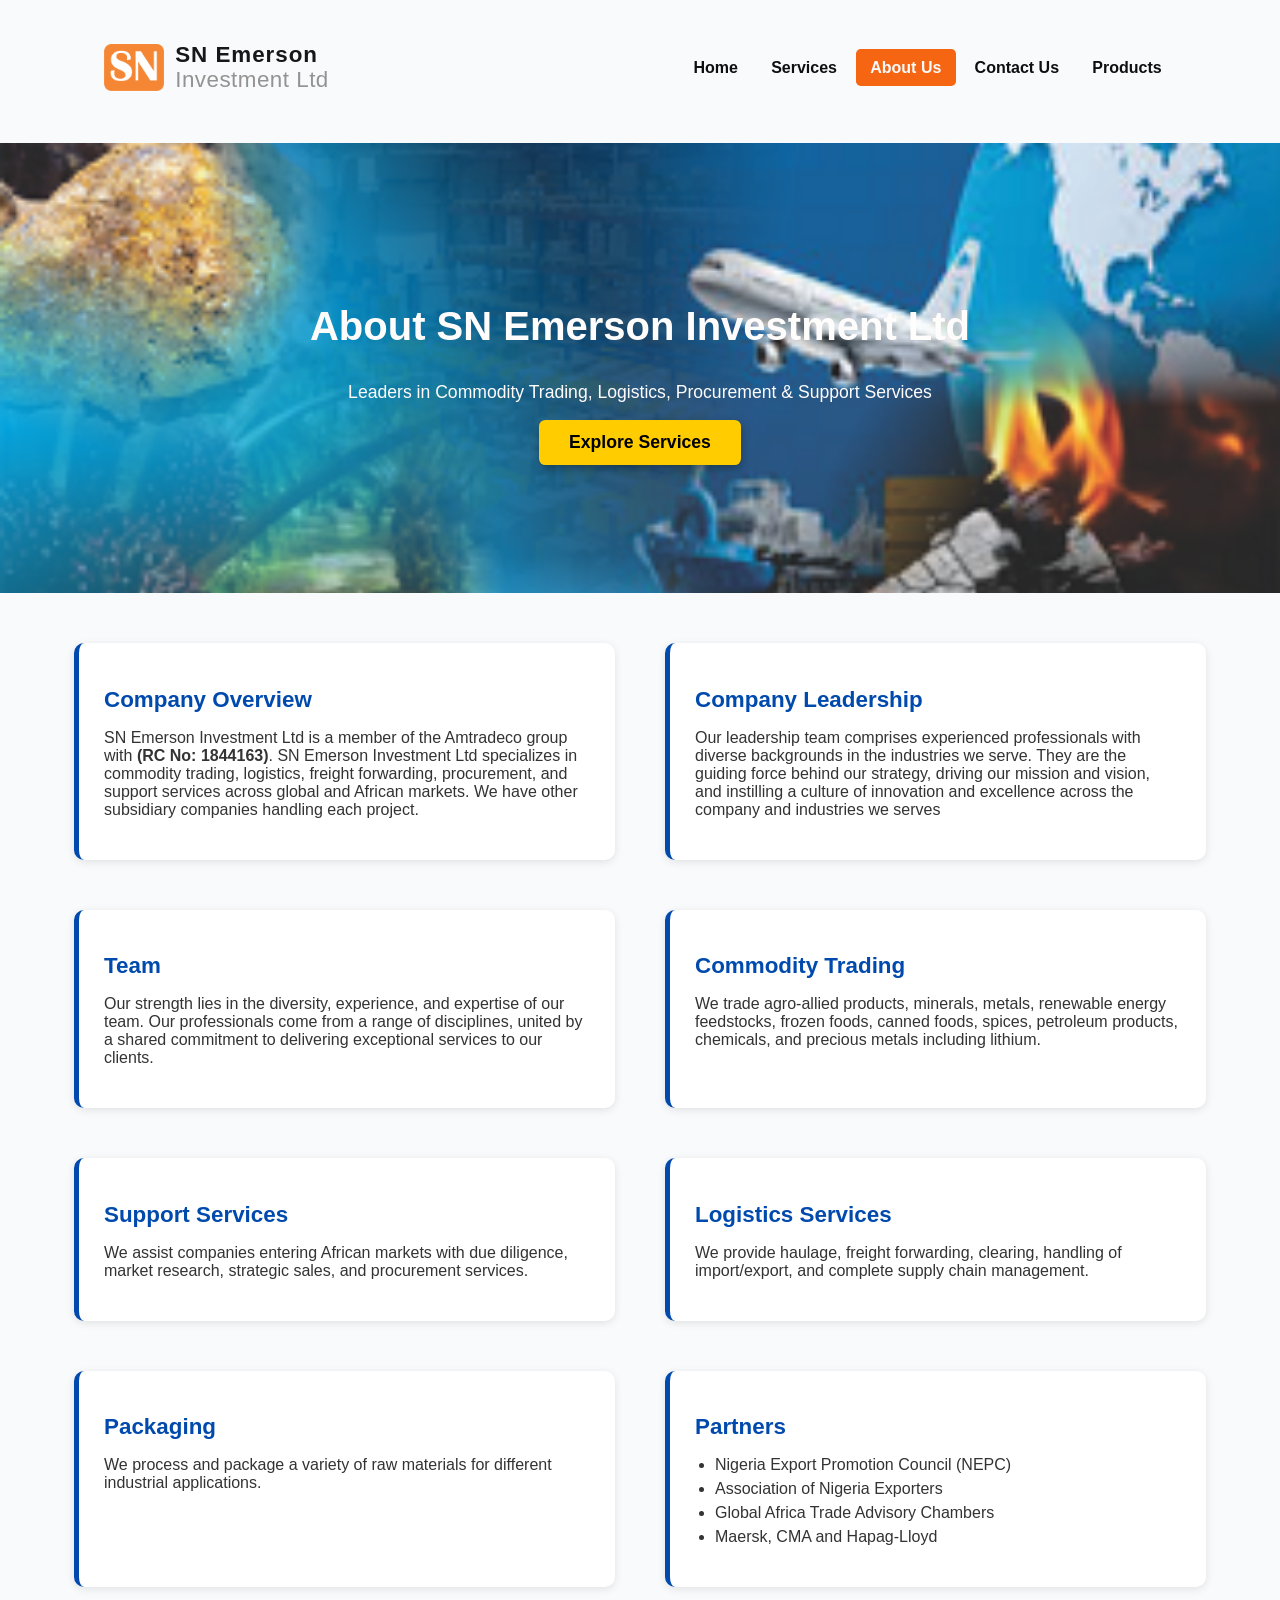
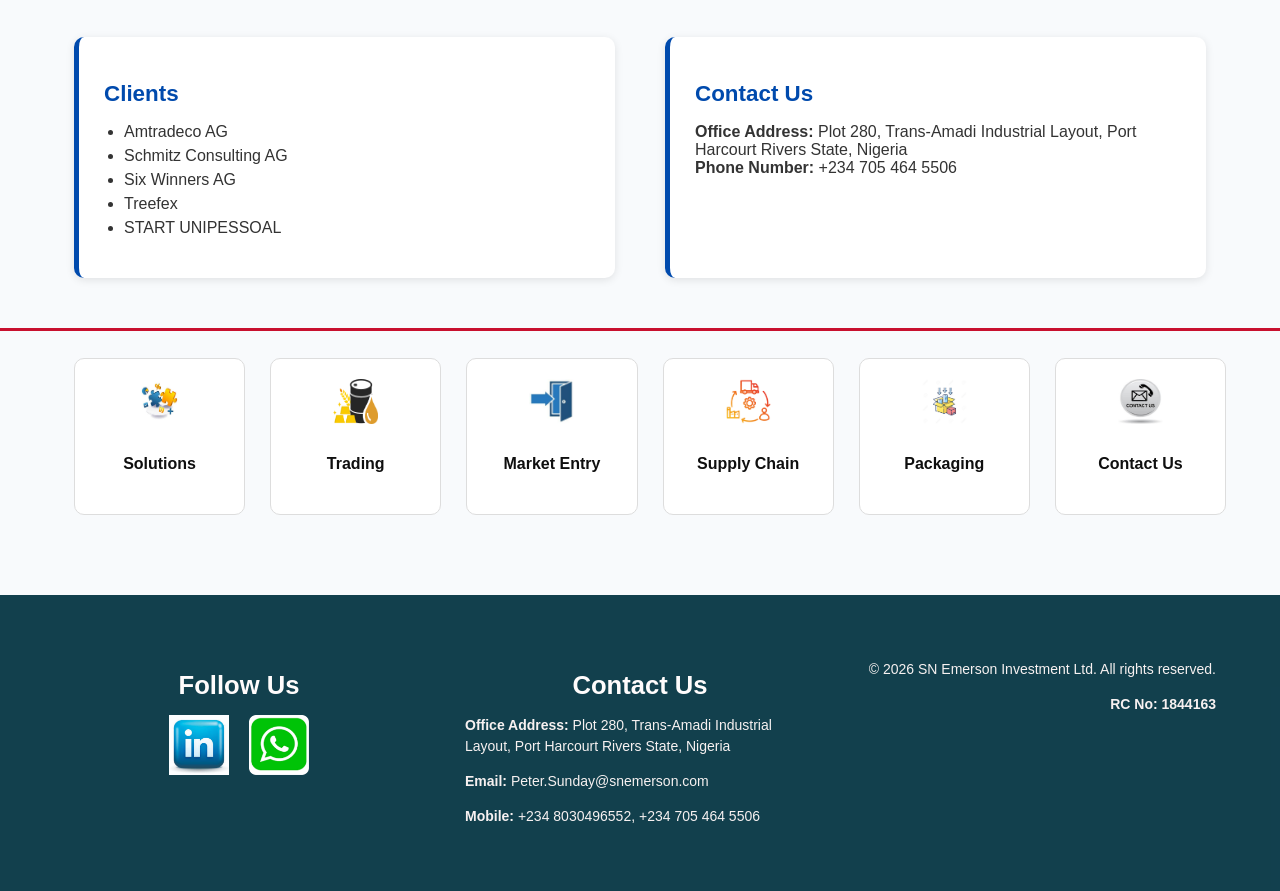
==== commit b23e3dc3: "Sep 26, 2026, 5:08 PM" ====
--- a/about.html
+++ b/about.html
@@ -1,12 +1,20 @@
-<!DOCTYPE html>
-<html lang="en">
 <head>
     <meta charset="UTF-8">
+
+    <meta name="viewport" content="width=device-width, initial-scale=1.0">
+
     <meta name="google" content="notranslate">
-    <meta name="viewport" content="width=device-width, initial-scale=1.0">
-    <title>About-SN Emerson Investment Ltd</title>
+
+    <meta name="description" content="Learn about SN Emerson Investment Ltd, a global business and investment company providing commodity trading, supply chain and logistics, processing, packaging, and African market entry support services.">
+
+    <meta name="robots" content="index, follow">
+
+    <link rel="canonical" href="https://snemerson.com/about.html">
+
+    <title>About SN Emerson Investment Ltd | Global Investment & Business Services</title>
+
     <link rel="stylesheet" href="css/style.css">
-    </head>
+</head>
 <body>
 <div class="body-container">
     <div id="header-placeholder"></div>
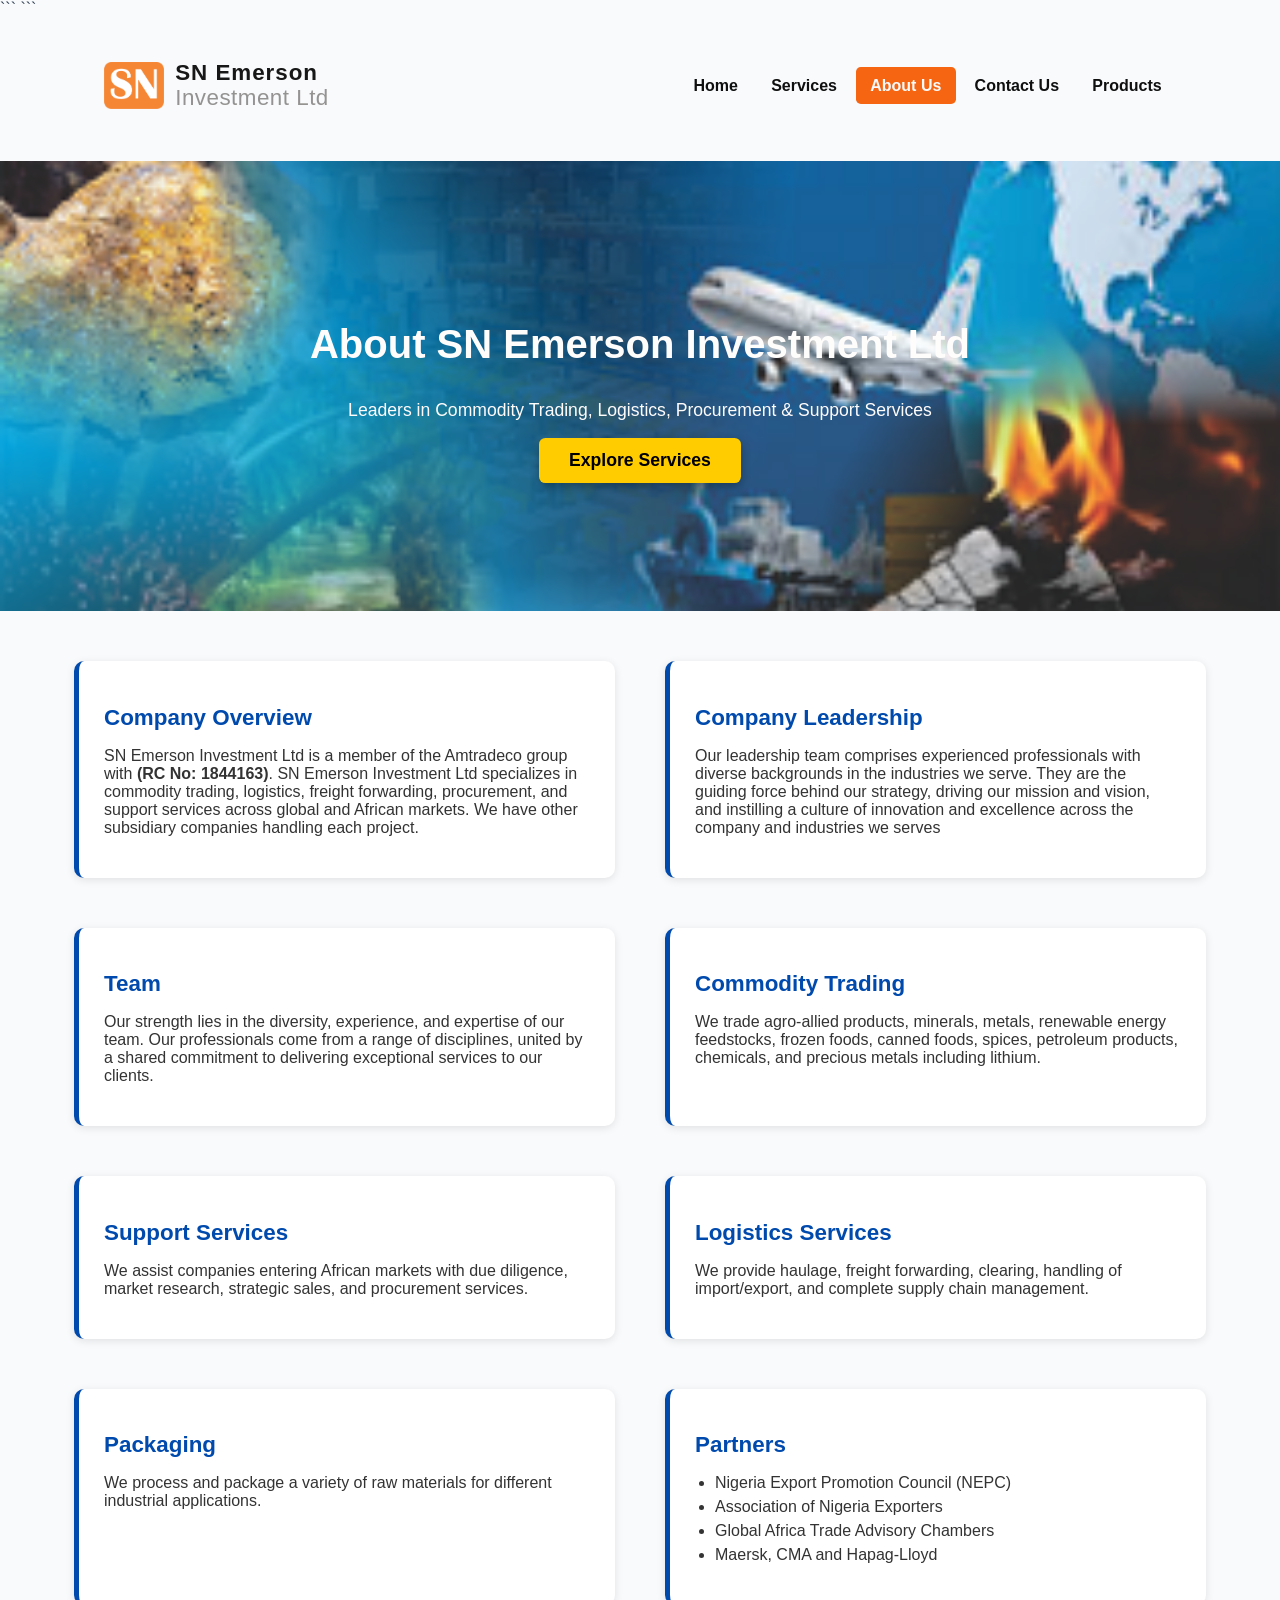
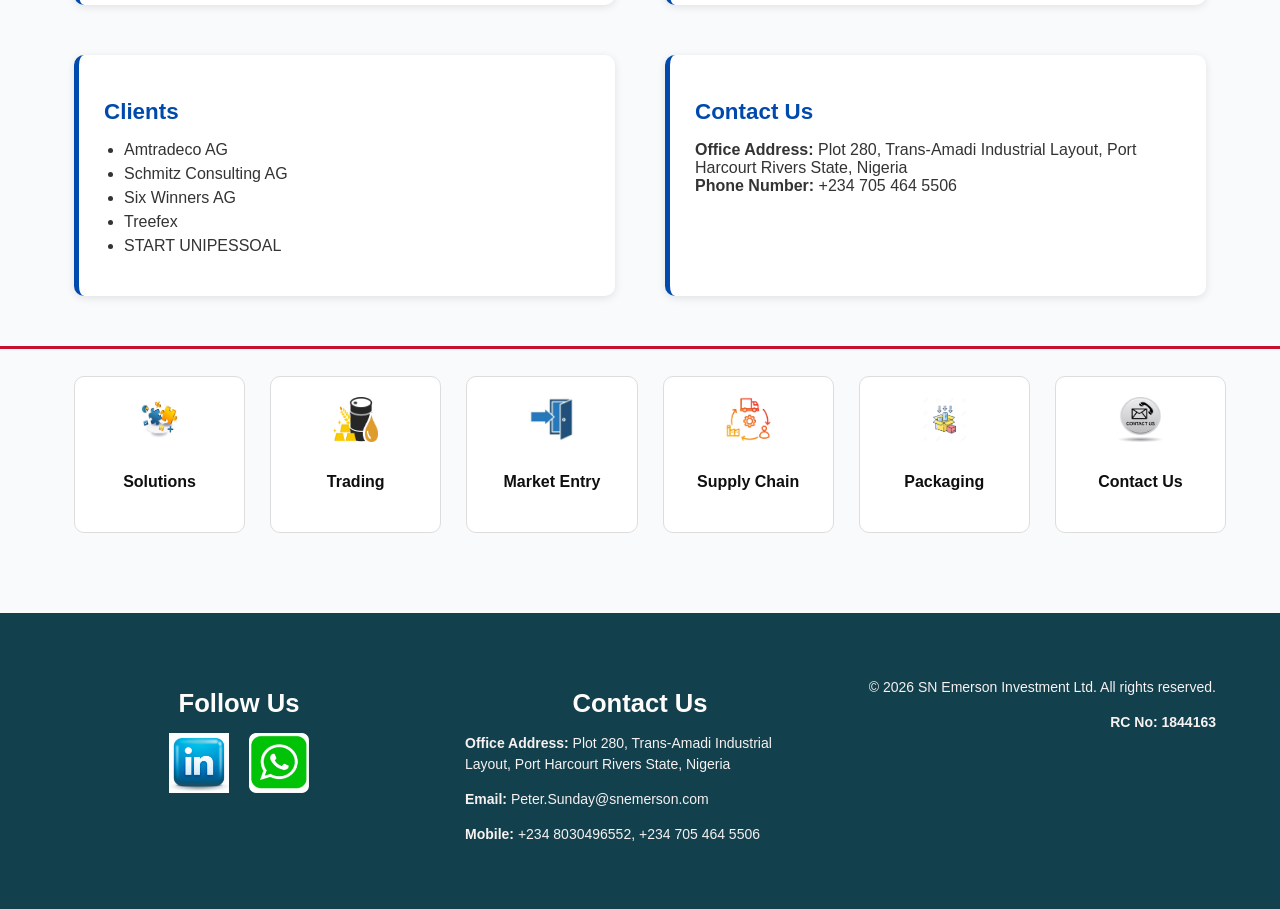
==== commit 38324cac: "Sep 27, 2026, 7:45 PM" ====
--- a/about.html
+++ b/about.html
@@ -1,20 +1,38 @@
 <head>
     <meta charset="UTF-8">
 
-    <meta name="viewport" content="width=device-width, initial-scale=1.0">
+```
+<meta name="viewport" content="width=device-width, initial-scale=1.0">
 
-    <meta name="google" content="notranslate">
+<meta name="google" content="notranslate">
 
-    <meta name="description" content="Learn about SN Emerson Investment Ltd, a global business and investment company providing commodity trading, supply chain and logistics, processing, packaging, and African market entry support services.">
+<meta name="description" content="Learn about SN Emerson Investment Ltd, a global business and investment company providing commodity trading, supply chain and logistics, processing, packaging, and African market entry support services.">
 
-    <meta name="robots" content="index, follow">
+<meta name="robots" content="index, follow">
 
-    <link rel="canonical" href="https://snemerson.com/about.html">
+<link rel="canonical" href="https://snemerson.com/about.html">
 
-    <title>About SN Emerson Investment Ltd | Global Investment & Business Services</title>
+<!-- Open Graph Metadata -->
+<meta property="og:type" content="website">
+<meta property="og:title" content="About SN Emerson Investment Ltd | Global Investment & Business Services">
+<meta property="og:description" content="Learn about SN Emerson Investment Ltd, a global business and investment company providing commodity trading, supply chain and logistics, processing, packaging, and African market entry support services.">
+<meta property="og:url" content="https://snemerson.com/about.html">
+<meta property="og:site_name" content="SN Emerson Investment Ltd">
+<meta property="og:image" content="https://snemerson.com/img/logo%20new.png">
 
-    <link rel="stylesheet" href="css/style.css">
+<!-- Twitter/X Metadata -->
+<meta name="twitter:card" content="summary_large_image">
+<meta name="twitter:title" content="About SN Emerson Investment Ltd | Global Investment & Business Services">
+<meta name="twitter:description" content="Learn about SN Emerson Investment Ltd, a global business and investment company providing commodity trading, supply chain and logistics, processing, packaging, and African market entry support services.">
+<meta name="twitter:image" content="https://snemerson.com/img/logo%20new.png">
+
+<title>About SN Emerson Investment Ltd | Global Investment & Business Services</title>
+
+<link rel="stylesheet" href="css/style.css">
+```
+
 </head>
+
 <body>
 <div class="body-container">
     <div id="header-placeholder"></div>
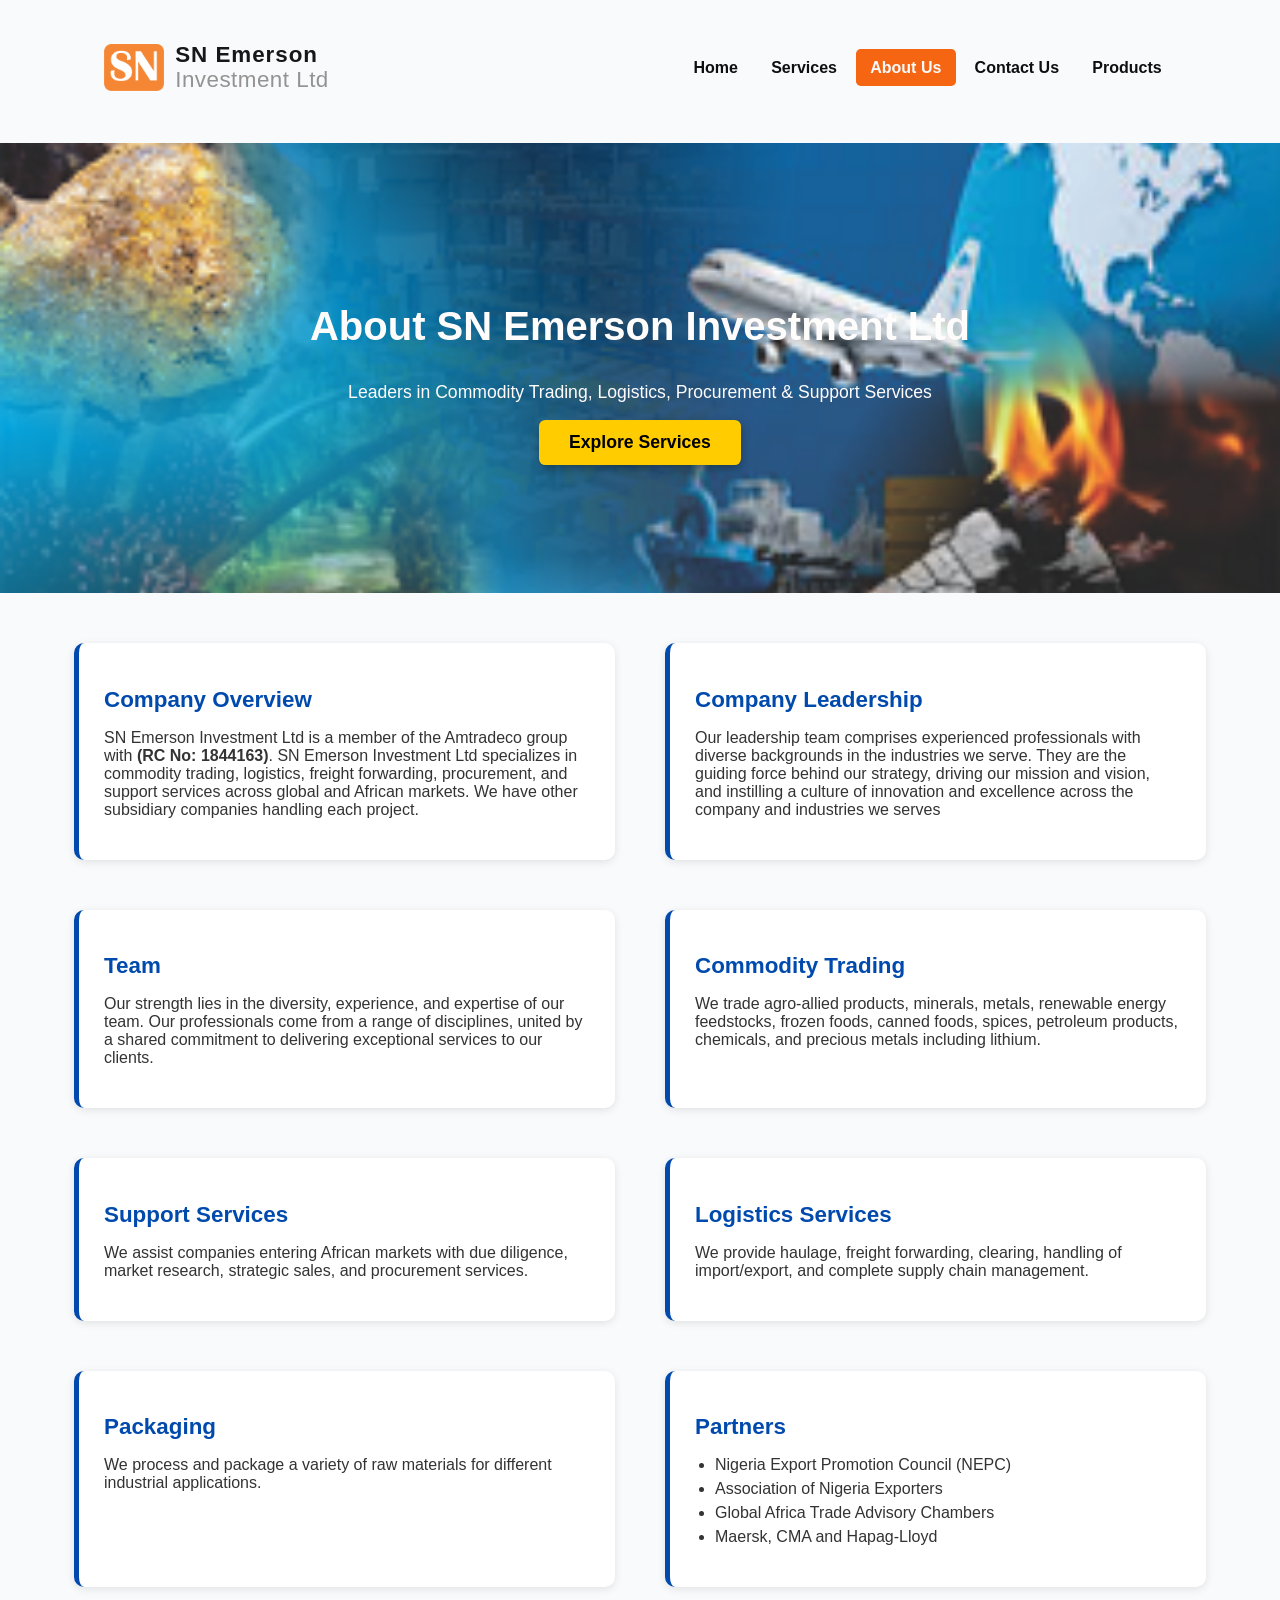
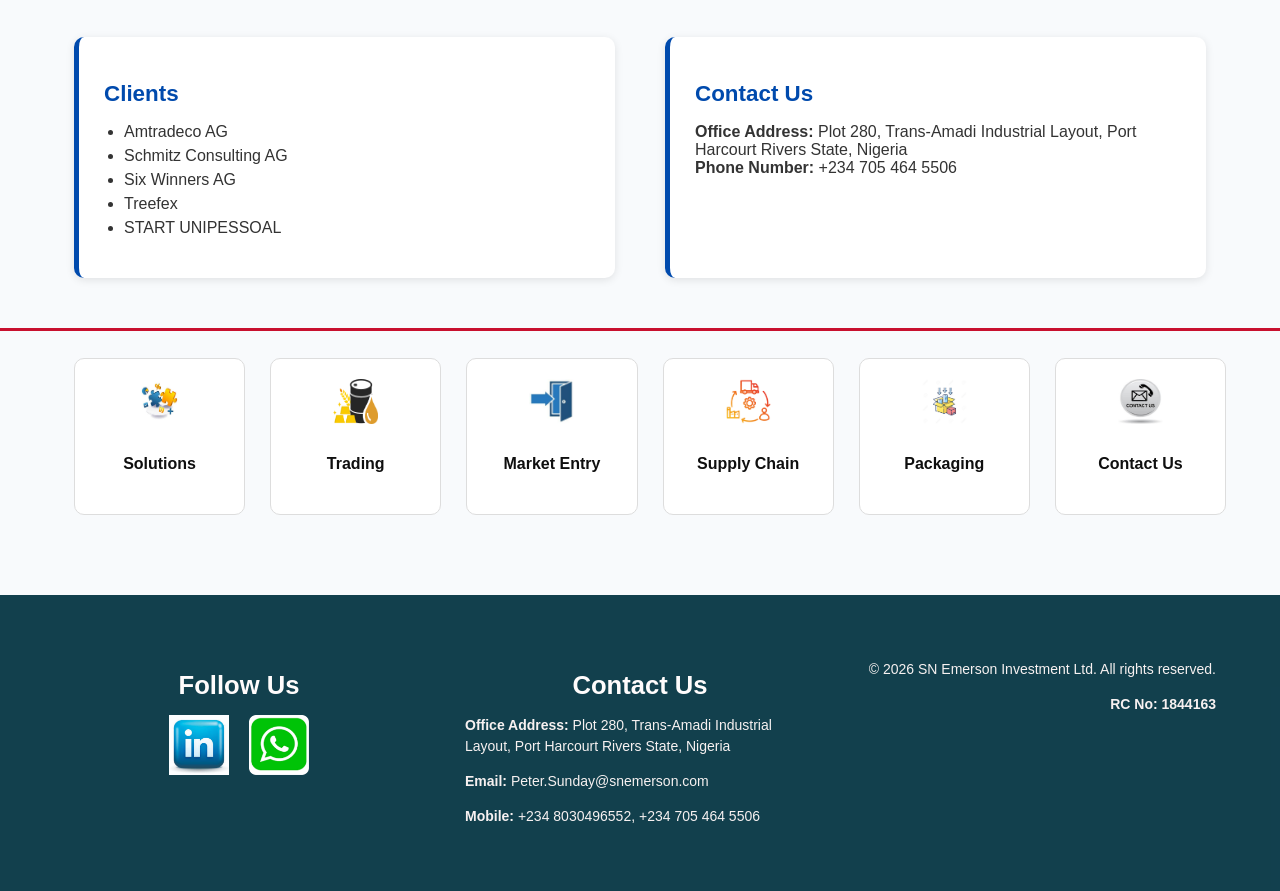
==== commit 4fbae775: "Sep 29, 2026, 11:00 AM" ====
--- a/about.html
+++ b/about.html
@@ -1,7 +1,6 @@
 <head>
     <meta charset="UTF-8">
 
-```
 <meta name="viewport" content="width=device-width, initial-scale=1.0">
 
 <meta name="google" content="notranslate">
@@ -28,8 +27,9 @@
 
 <title>About SN Emerson Investment Ltd | Global Investment & Business Services</title>
 
+<link rel="icon" type="image/png" href="img/logo%20new.png">
+
 <link rel="stylesheet" href="css/style.css">
-```
 
 </head>
 
